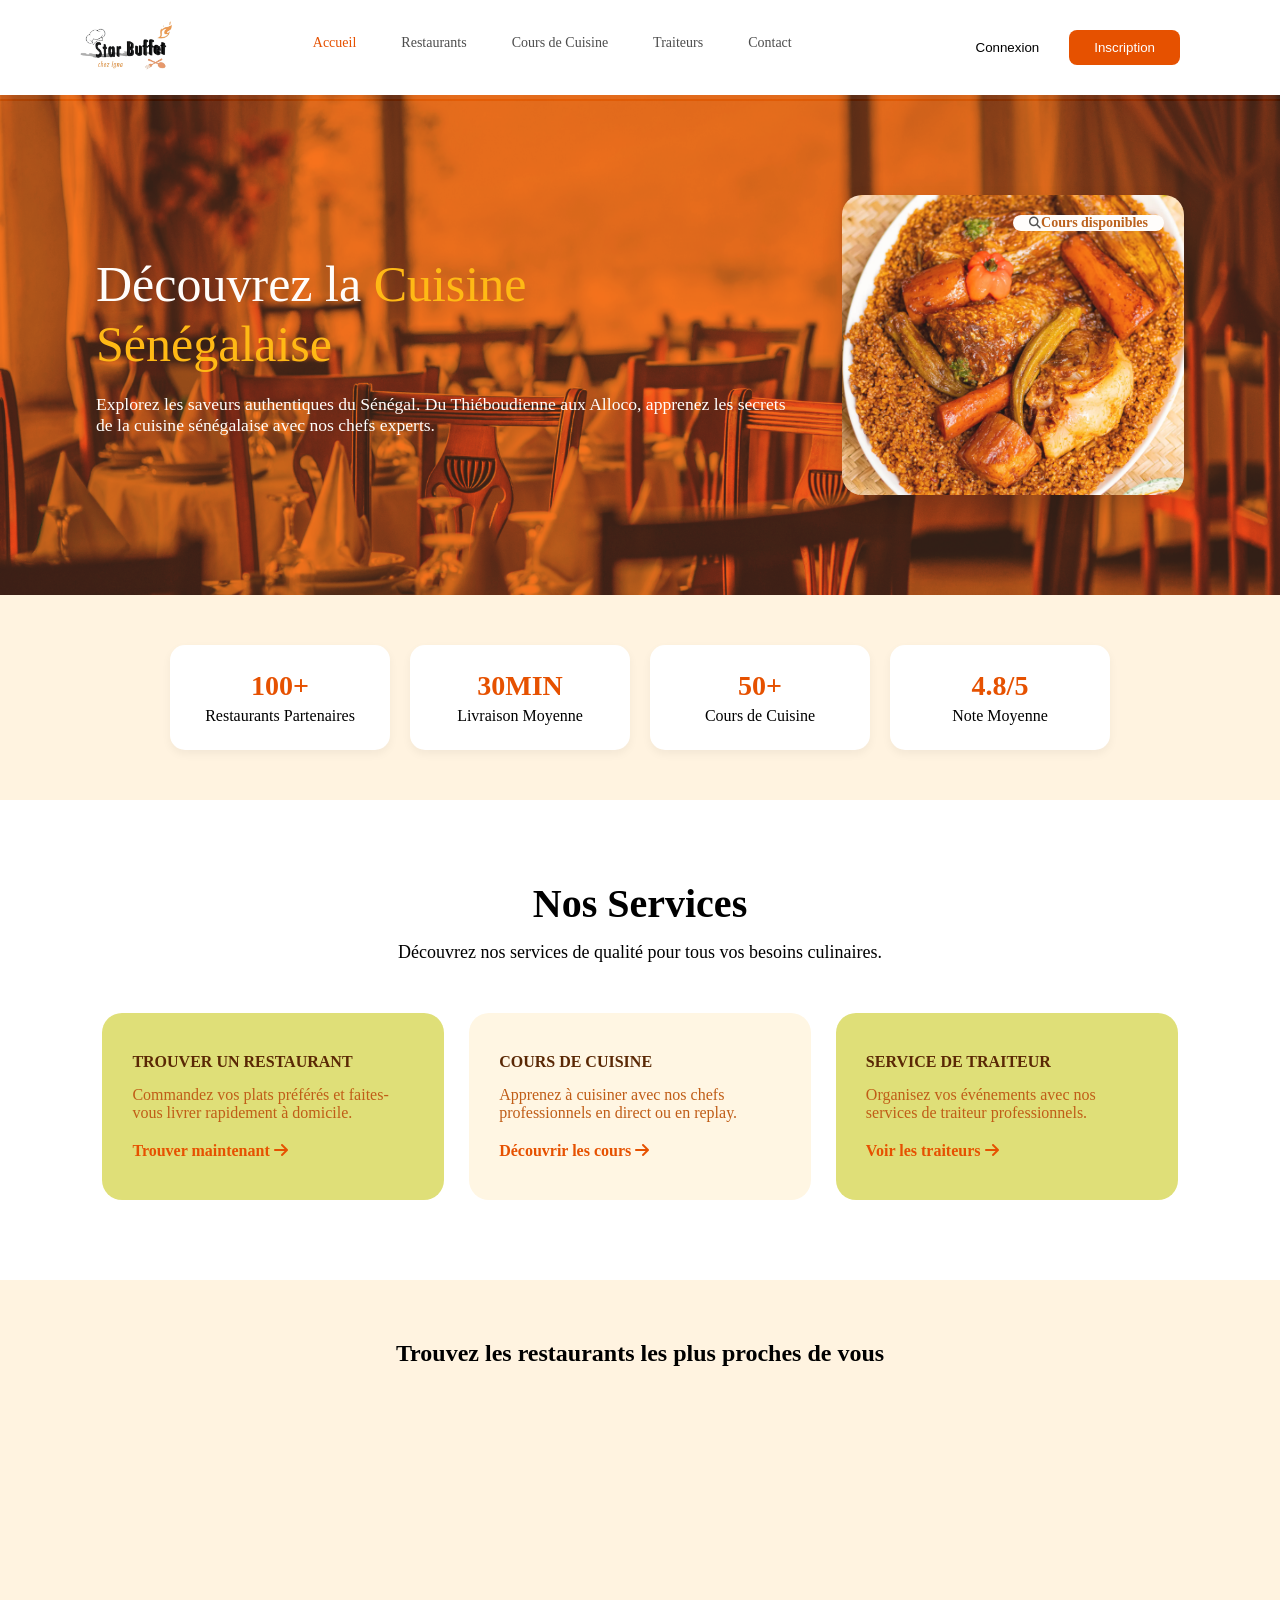
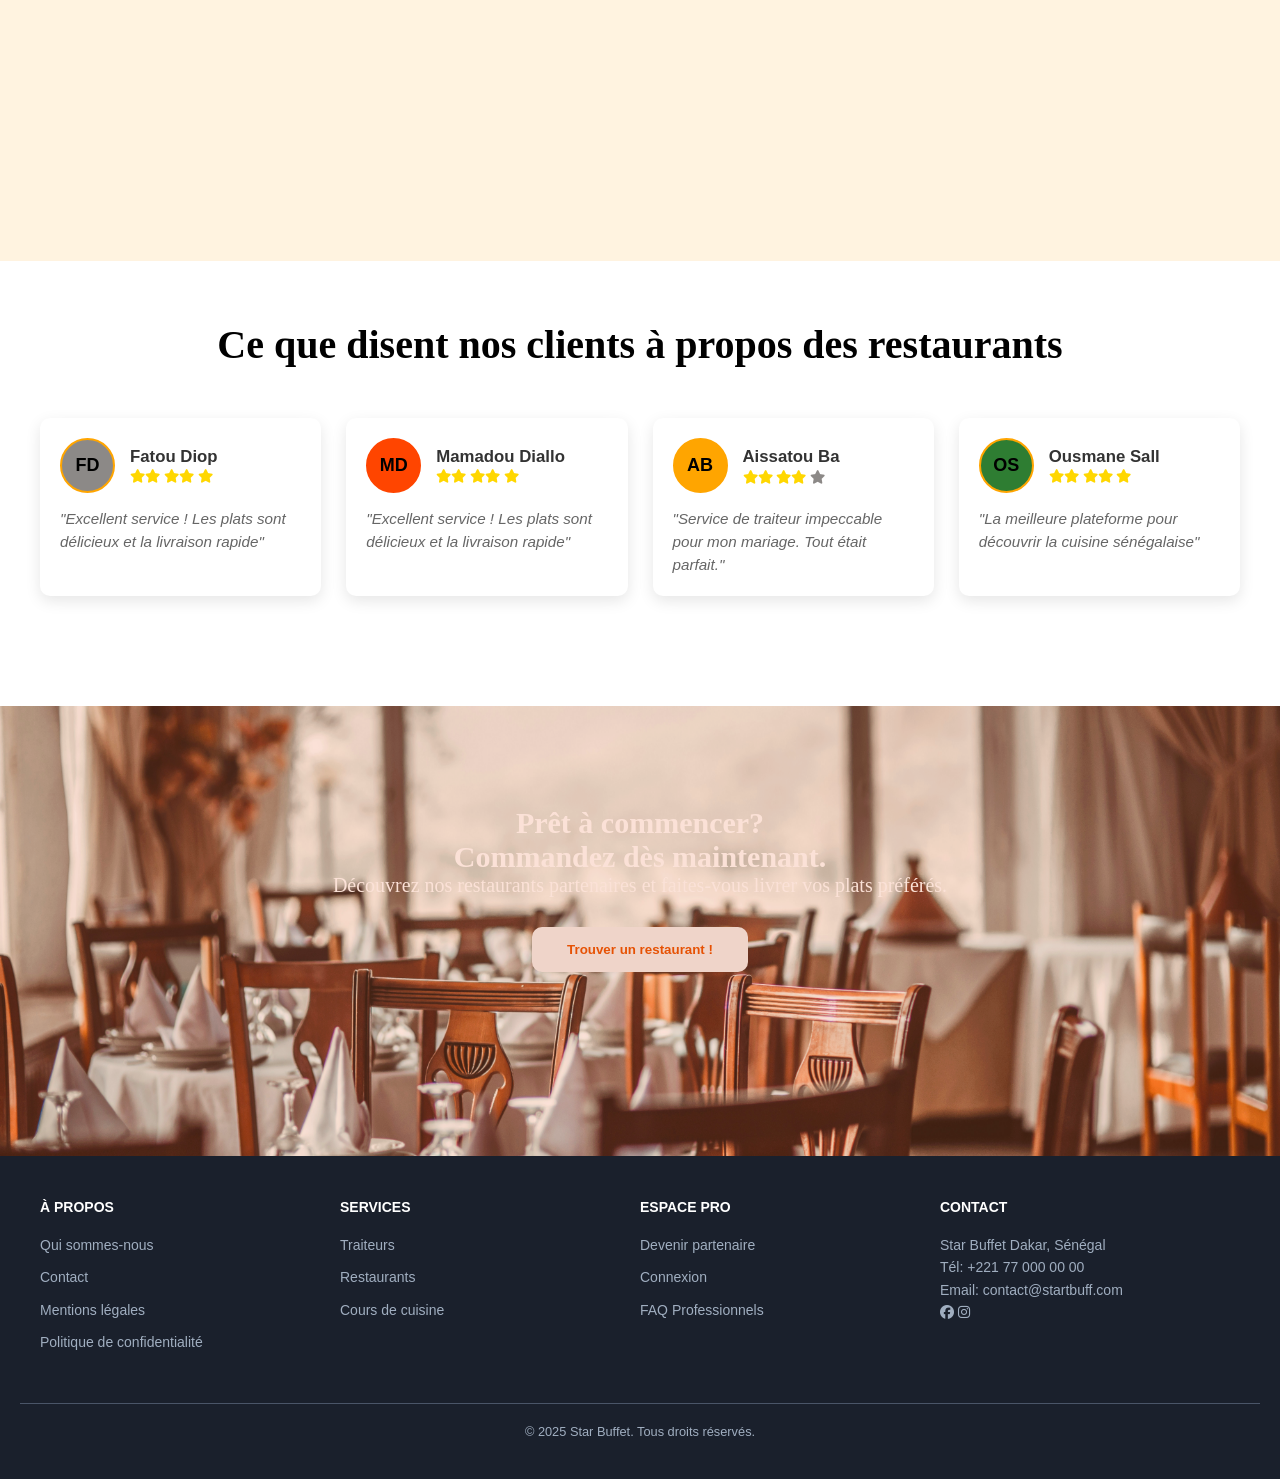
==== index.html @ aad2e464 "Dépôt de l'atelier 7 sur GitHub." ====
<!DOCTYPE html>
<html lang="fr">
<head>
    <meta charset="UTF-8" />
    <meta name="viewport" content="width=device-width, initial-scale=1.0" />
    <title>Inscription</title>
        <link rel="preconnect" href="https://fonts.googleapis.com">
        <link rel="preconnect" href="https://fonts.gstatic.com" crossorigin>
        <link rel="stylesheet" href="https://cdnjs.cloudflare.com/ajax/libs/font-awesome/6.5.1/css/all.min.css">
        <link href="https://fonts.googleapis.com/css2?family=Playfair+Display:ital,wght@0,400..900;1,400..900&family=Poppins:ital,wght@0,100;0,200;0,300;0,400;0,500;0,600;0,700;0,800;0,900;1,100;1,200;1,300;1,400;1,500;1,600;1,700;1,800;1,900&display=swap" rel="stylesheet">
    <link rel="stylesheet" href="style.css" >
</head>

<body>
        <header>
            <nav class="navbar">
                <div class="logo-div">
                    <div class="logo">
                        <img src="Images/logo.png" alt="Logo">
                    </div>
                </div>
             <!-- Liens de navigation -->
            <ul class="nav-links">
                <li class="deco"><a href="index.html">Accueil</a></li>
                <li><a href="#menu">Restaurants</a></li>
                <li><a href="#cours">Cours de Cuisine</a></li>
                <li><a href="traiteurs.html">Traiteurs</a></li>
                <li><a href="#">Contact</a></li>
            </ul>
             <!-- Boutons d'action -->
                <div class="btn-header">
                    <div class="nav-buttons">
                        <button class="btn-outline">Connexion</button>
                        <button class="btn-primary">Inscription</button>
                    </div>
                </div>  
            </nav>
    </header>

    <main>
        <section id="home">
            <div class="hero-content">
                <div class="content"></div>
                <div class="content1">
                    <div class="hero-text">
                        <blockquote>Découvrez la <span>Cuisine <br>Sénégalaise</span></blockquote>
                        <p>Explorez les saveurs authentiques du Sénégal. Du Thiéboudienne aux Alloco, apprenez les secrets de la cuisine sénégalaise avec nos chefs experts.</p>
                    </div>
                    <div class="badge-cours-top">
                      <i class="fas fa-search"></i>
                     <span>Cours disponibles</span>   
                    </div>
                    <img src="Images/thieboudieunerouge.JPG" alt="thieboudienne" />
                </div>
            </div>
<!-- ================= STATISTIQUES ================= -->
            <div class="notations">
                <div class="notation">
                    <div class="notation1 fond">
                        <h4>100+</h4>
                        <span>Restaurants Partenaires</span>
                    </div>
                    <div class="notation2 fond ">
                        <h4>30min</h4>
                        <span>Livraison Moyenne</span>
                    </div>
                    <div class="notation3 fond">
                        <h4>50+</h4>
                        <span>Cours de Cuisine</span>
                    </div>
                    <div class="notation4 fond">
                        <h4>4.8/5</h4>
                        <span>Note Moyenne</span>
                    </div>
                </div>
            </div>
        </section>
<!-- ================= SERVICES ================= -->
        <section id="services">
            <div class="service">
                <div class="service-text">
                    <h2>Nos Services</h2>
                    <p>Découvrez nos services de qualité pour tous vos besoins culinaires.</p>
                </div>
                <div class="service-content">
                    <div class="c-1">
                        <h4>Trouver un restaurant</h4>
                        <p>Commandez vos plats préférés et faites-vous livrer rapidement à domicile.</p>
                        <a href="#" class="service-link">Trouver maintenant <i class="fa-solid fa-arrow-right"></i></a>
                    </div>
                    <div class="c-2">
                        <h4>Cours de cuisine</h4>
                        <p>Apprenez à cuisiner avec nos chefs professionnels en direct ou en replay.</p>
                        <a href="#" class="service-link">Découvrir les cours <i class="fa-solid fa-arrow-right"></i></a>
                    </div>
                    <div class="c-3">
                        <h4>Service de traiteur</h4>
                        <p>Organisez vos événements avec nos services de traiteur professionnels.</p>
                        <a href="#" class="service-link">Voir les traiteurs <i class="fa-solid fa-arrow-right"></i></a>
                    </div>
                </div>
            </div>
        </section>

        <section id="carte">
            <div class="maps">
                <h2>Trouvez les restaurants les plus proches de vous</h2>
                <iframe src="https://www.google.com/maps/embed?pb=!1m18!1m12!1m3!1d123475.408090541!2d-17.527877!3d14.716677!2m3!1f0!2f0!3f0!3m2!1i1024!2i768!4f13.1!3m3!1m2!1s0xec172f5b3c5bb71!2sDakar%2C%20S%C3%A9n%C3%A9gal!5e0!3m2!1sfr!2s!4v1715600000000" width="600" height="450" style="border:0;" allowfullscreen="" loading="lazy"></iframe>
            </div>
        </section>

        <!-- ================= TÉMOIGNAGES ================= -->
    <section class="temoins" id="temoins">
    <h2>Ce que disent nos clients à propos des restaurants</h2>
 <!-- Carte témoignage -->
        <div class="galerie">

    <div class="testimonial">
        <div class="testimonial-header">
            <div class="logo logo1"><h2>FD</h2></div>
            <div class="client-info">
                <h3>Fatou Diop</h3>
                <div class="stars">
                    <i class="fa fa-star"></i><i class="fa fa-star"></i>
                    <i class="fa fa-star"></i><i class="fa fa-star"></i>
                    <i class="fa fa-star"></i>
                </div>
            </div>
        </div>
        <p>"Excellent service ! Les plats sont délicieux et la livraison rapide"</p>
    </div>

    <div class="testimonial">
        <div class="testimonial-header">
            <div class="logo logo2"><h2>MD</h2></div>
            <div class="client-info">
                <h3>Mamadou Diallo</h3>
                <div class="stars">
                    <i class="fa fa-star"></i><i class="fa fa-star"></i>
                    <i class="fa fa-star"></i><i class="fa fa-star"></i>
                    <i class="fa fa-star"></i>
                </div>
            </div>
        </div>
        <p>"Excellent service ! Les plats sont délicieux et la livraison rapide"</p>
    </div>

    <div class="testimonial">
        <div class="testimonial-header">
            <div class="logo logo3"><h2>AB</h2></div>
            <div class="client-info">
                <h3>Aissatou Ba</h3>
                <div class="stars">
                    <i class="fa fa-star"></i><i class="fa fa-star"></i>
                    <i class="fa fa-star"></i><i class="fa fa-star"></i>
                    <i class="fa fa-star stars1 "></i>
                </div>
            </div>
        </div>
        <p>"Service de traiteur impeccable pour mon mariage. Tout était parfait."</p>
    </div>

    <div class="testimonial">
        <div class="testimonial-header">
            <div class="logo logo4"><h2>OS</h2></div>
            <div class="client-info">
                <h3>Ousmane Sall</h3>
                <div class="stars">
                    <i class="fa fa-star"></i><i class="fa fa-star"></i>
                    <i class="fa fa-star"></i><i class="fa fa-star"></i>
                    <i class="fa fa-star"></i>
                </div>
            </div>
        </div>
        <p>"La meilleure plateforme pour découvrir la cuisine sénégalaise"</p>
    </div>

</div>
    </section>

        <!-- ================= CALL TO ACTION ================= -->
   <section class="GO">
     <h2>Prêt à commencer? <br> Commandez dès maintenant.</h2>
        <p>Découvrez nos restaurants partenaires et faites-vous livrer vos plats préférés.</p>
                    <button class="btn-cta"><span>Trouver un restaurant !</span></button>
    </section>
    </main>
<!-- ================= FOOTER ================= -->
   <footer> 
     <div class="container">
        <div class="column">
            <h4>À propos</h4>
            <ul>
                <li><a href="#">Qui sommes-nous</a></li>
                <li><a href="#">Contact</a></li>
                <li><a href="#">Mentions légales</a></li>
                <li><a href="#">Politique de confidentialité</a></li>
            </ul>
        </div>
        <div class="column">
            <h4>Services</h4>
            <ul>
                <li><a href="#">Traiteurs</a></li>
                <li><a href="#">Restaurants</a></li>
                <li><a href="#">Cours de cuisine</a></li>
            </ul>    
        </div>
        <div class="column">
            <h4>Espace Pro</h4>
            <ul>
                <li><a href="#">Devenir partenaire</a></li>
                <li><a href="#">Connexion</a></li>
                <li><a href="#">FAQ Professionnels</a></li>
            </ul>
        </div>
        <div class="column">
            <h4>Contact</h4>
            <p>Star Buffet Dakar, Sénégal</p>
            <p>Tél: +221 77 000 00 00</p>
            <p>Email: contact@startbuff.com</p>
            <i class="fa-brands fa-facebook"></i>
            <i class="fa-brands fa-instagram"></i>
           
        </div>
    </div>
 
    <div class="copyright">
        <p>&copy; 2025 Star Buffet. Tous droits réservés.</p>
    </div>
    </footer> 
</body>
</html>
---- style.css ----
* {
    padding: 0;
    margin: 0;
    box-sizing: border-box;
}
:root {
  --bg-main: #FFF3E0;      
  --bg-section: #FFF3E0;   
  --text-main: #E65100;    
  --text-title: #000000;  
  --span: #FFB300;
  --orange: #c34020;      
  --gris: #8c8987;
  --vert: #2b8e09;       
}


body {
    width: 100%;
    overflow-x: hidden;
}

/* ---------------- NAVBAR ---------------- */

.logo img {
    
    width:100px;
    display: block;
}

.navbar {
  display: flex;
  justify-content: space-between;
  align-items: center;
  padding: 20px 100px;
  background: white;
  position: sticky;
}

.nav-links {
  display: flex;
  gap: 45px;
  font-size: 14px;
  list-style: none;
}

.nav-links a {
  text-decoration: none;
  color: #000000b3;
  font-weight: 500;
 transition: color 0.3s ease, transform 0.3s ease;
}


.nav-links a:hover {
  color: var(--text-main);
   background-color: #FFF8EE;
  color: var(--text-main);
   border-bottom: 1px solid var(--text-main);
   transition:all color 0.5s;
   transform: translateY(-2px);
}
.deco  a:hover {
  color: var(--text-main);
    font-weight: bold;
  border-bottom: 2px solid var(--text-main);
}


/* Trait animé */
.nav-links li a::after {
  content: "";
  position: absolute;
  left: 0;
  bottom: -6px;
  width: 0;
  height: 2px;
  background-color: var(--text-main); 
  transition: width 0.3s ease;
}

/* Hover */

.nav-links li a:hover::after {
  width: 100%;
}

/* Lien actif (ex: Accueil) */
.nav-links li.deco a {
  color: var(--text-main);
}

.nav-links li.deco a::after {
  width: 100%;
}

/* ---------------- BOUTONS ---------------- */
.btn-primary {
  background:#E65100;
  color: white;
  padding: 10px 25px;
  border-radius: 8px;
  border: none;
}

.btn-outline {
  background: transparent;
  border: 1px solid white;
  padding: 10px 25px;
  border-radius: 8px;
}

/* Hero Section */
#home {
    background-color: var(--bg-section);
}

.hero-content {
    position: relative;
    height: 500px;
    display: flex;
    align-items: center;
    justify-content: center;
    background: url(Images/banner-head-accueil.jpg) no-repeat center/cover;
    background-color: rgb(247 101 7);
    opacity: 0.9;
    background-blend-mode: multiply;
}



.content1{
    position: relative;
    display: flex;
    width: 85%;
    align-items: center;
    gap: 40px;
}

.hero-text  {
    color: #fff;
    font-size: 50px;
    line-height: 1.2;
}

.hero-text blockquote span {
    color: var(--span);
}

.hero-text p {
    color: #fff;
    margin-top: 20px;
    font-size: 1.1rem;
}

.content1 img {
    width: 500px;
    height: 300px;
    object-fit: cover;
    border-radius: 20px;
    box-shadow: 0 10px 20px rgba(0,0,0,0.2);
}
.badge-cours-top {
    position: absolute;
    top: 20px; 
    right: 20px; 
    background-color: white;
    padding: 0 16px;
    border-radius: 50px; 
    display: flex;
    align-items: center;
  
    box-shadow: 0 4px 15px rgba(181, 175, 175, 0.088);
    z-index: 10;
}


.badge-cours-top i {
    font-size: 12px;
    color: #444; 
}

.badge-cours-top span {
    font-size: 14px;
    font-weight: 600;
    color: #B45309; 
    white-space: nowrap;
}

/* Statisque*/
.notations {
    padding: 50px 0;
    display: flex;
    justify-content: center;
}

.notation {
    display: flex;
    gap: 20px;
}

.fond {
    background: #fff;
    padding: 25px;
    width: 220px;
    text-align: center;
    border-radius: 15px;
    box-shadow: 0 4px 10px rgba(0,0,0,0.05);
}

.fond h4 {
    color: var(--text-main);
    font-size: 28px;
    margin-bottom: 5px;
}

/* Services */
.service {
    padding: 80px 8%;
    text-align: center;
}

.service-text {
    gap: 20px;
}

.service-text h2 {
font-weight: bold;
font-size: 2.5rem;
padding-bottom: 15px ;
}
.service-text p {
font-size: 18px;
}

.service-content {
    display: grid;
    grid-template-columns: repeat(3, 1fr);
    gap: 25px;
    margin-top: 50px;
}

.c-1, .c-2, .c-3 {
    padding: 40px 30px;
    border-radius: 20px;
    text-align: left;
    transition: 0.3s;
}

.c-1, .c-3 { background: rgb(223, 223, 120); }
.c-2 { background: #fff6e3; }

.service-content h4 {
    color: rgb(90, 40, 5);
}

.service-content  p{
    color: rgb(192, 93, 23);
}

.service-link {
    display: inline-block;
    margin-top: 20px;
    text-decoration: none;
    color: var(--text-main);
    font-weight: bold;
}
/* Maps */
.maps {
    padding: 60px 8%;
    background: var(--bg-section);
    text-align: center;
}

.maps iframe {
    width: 100%;
    max-width: 1000px;
    height: 400px;
    border-radius: 20px;
    margin-top: 30px;
}

.temoins {
  background-color: white;
  padding: 60px 20px;
  text-align: center;
}

.temoins h2 {
  font-size: 2.5rem;
  margin-bottom: 10px;
  color: var(--text-title);
}

/* Conteneur principal */
.galerie {
    display: flex;
    justify-content: center;
    flex-wrap: wrap; /* Permet de passer à la ligne sur mobile */
    gap: 25px;
    max-width: 1200px;
    margin: 50px auto;
    font-family: sans-serif;
}

/* Carte de témoignage */
.testimonial {
    background: #fff;
    padding: 20px;
    border-radius: 10px;
    box-shadow: 0 5px 15px rgba(0,0,0,0.1);
    flex: 1;
    min-width: 250px;
    max-width: 300px;
}


.testimonial-header {
    display: flex;
    align-items: center; 
    gap: 15px; 
    margin-bottom: 15px;
}

/* Style commun des logos (cercles) */
.logo {
    height: 55px;
    width: 55px;
    border-radius: 50%;
    display: flex;
    align-items: center;
    justify-content: center;
    flex-shrink: 0;
    color: white;
}

.logo h2 {
    font-size: 18px;
    margin: 0;
}

/* Infos client */
.client-info {
    text-align: left;
}

.client-info h3 {
    margin: 0;
    font-size: 1.05rem;
    color: #333;
}

.stars {
    color: #FFD700; 
    font-size: 0.85rem;
    margin-top: 2px;
}

.stars1 {
    color: var(--gris); 
    font-size: 0.85rem;
    margin-top: 2px;
}

/* Texte du témoignage */
.testimonial p {
    color: #666;
    font-style: italic;
    font-size: 0.95rem;
    line-height: 1.5;
    margin: 0;
    text-align: left;
}

/* Couleurs spécifiques demandées */
.logo1 { background-color: #8c8987; border: 2px solid orange; }
.logo2 { background-color: orangered; border: 2px solid orangered; }
.logo3 { background-color: orange; border: 2px solid orange; }
.logo4 { background-color: #2e7d32; border: 2px solid orange; } 



/* CTA  */
.GO {
  min-height: 50vh;
  background-image: url("Images/banner-head-accueil.jpg");
  background-size: cover; 
  background-position: center; 
  padding: 100px 20px; 
  text-align: center; 
  color: white; 
  position: relative;
}

.GO ::before {
    content: '';
    position: absolute;
    top: 0;
    left: 0;
    right: 0;
    bottom: 0;
    background-color: rgba(236, 93, 26, 0.235);
    opacity: 0.2;
}
.GO h2{
  text-align: center;
  color: white;
  font-size: 30px;
  font-weight: bold;
}

.GO p {
  text-align: center;
  color: white;
  font-size: 20px;
}

.btn-cta {
    margin-top: 30px;
    padding: 15px 35px;
    border-radius: 10px;
    border: none;
    font-weight: bold;
    color: var(--text-main);
    cursor: pointer;
}

/* Footer */
footer {
  background-color: #1a202c;
  color: #a0aec0; 
  padding: 40px 20px; 
  font-family: sans-serif;
  font-size: 14px;
}

.container {
    display: flex;
    justify-content: space-between; 
    max-width: 1200px;
    margin: 0 auto; /* Centre le conteneur */
    flex-wrap: wrap; /* Permet le retour à la ligne sur mobile */
}

.column {
    flex: 1; /* Les colonnes prennent un espace égal */
    min-width: 200px; 
    margin-bottom: 20px;
    line-height: 1.6;
}

h4 {
    color: #ffffff; 
    margin-bottom: 15px;
    text-transform: uppercase;
}

ul {
    list-style: none; 
    padding: 0;
}

li a {
    color: #a0aec0;
    text-decoration: none;
    display: block;
    margin-bottom: 10px;
    transition: color 0.3s;
}

li a:hover {
    color: #ffffff;
}

.copyright {
    text-align: center;
    margin-top: 20px;
    border-top: 1px solid #4a5568; 
    padding-top: 20px;
    font-size: 0.8rem;
}
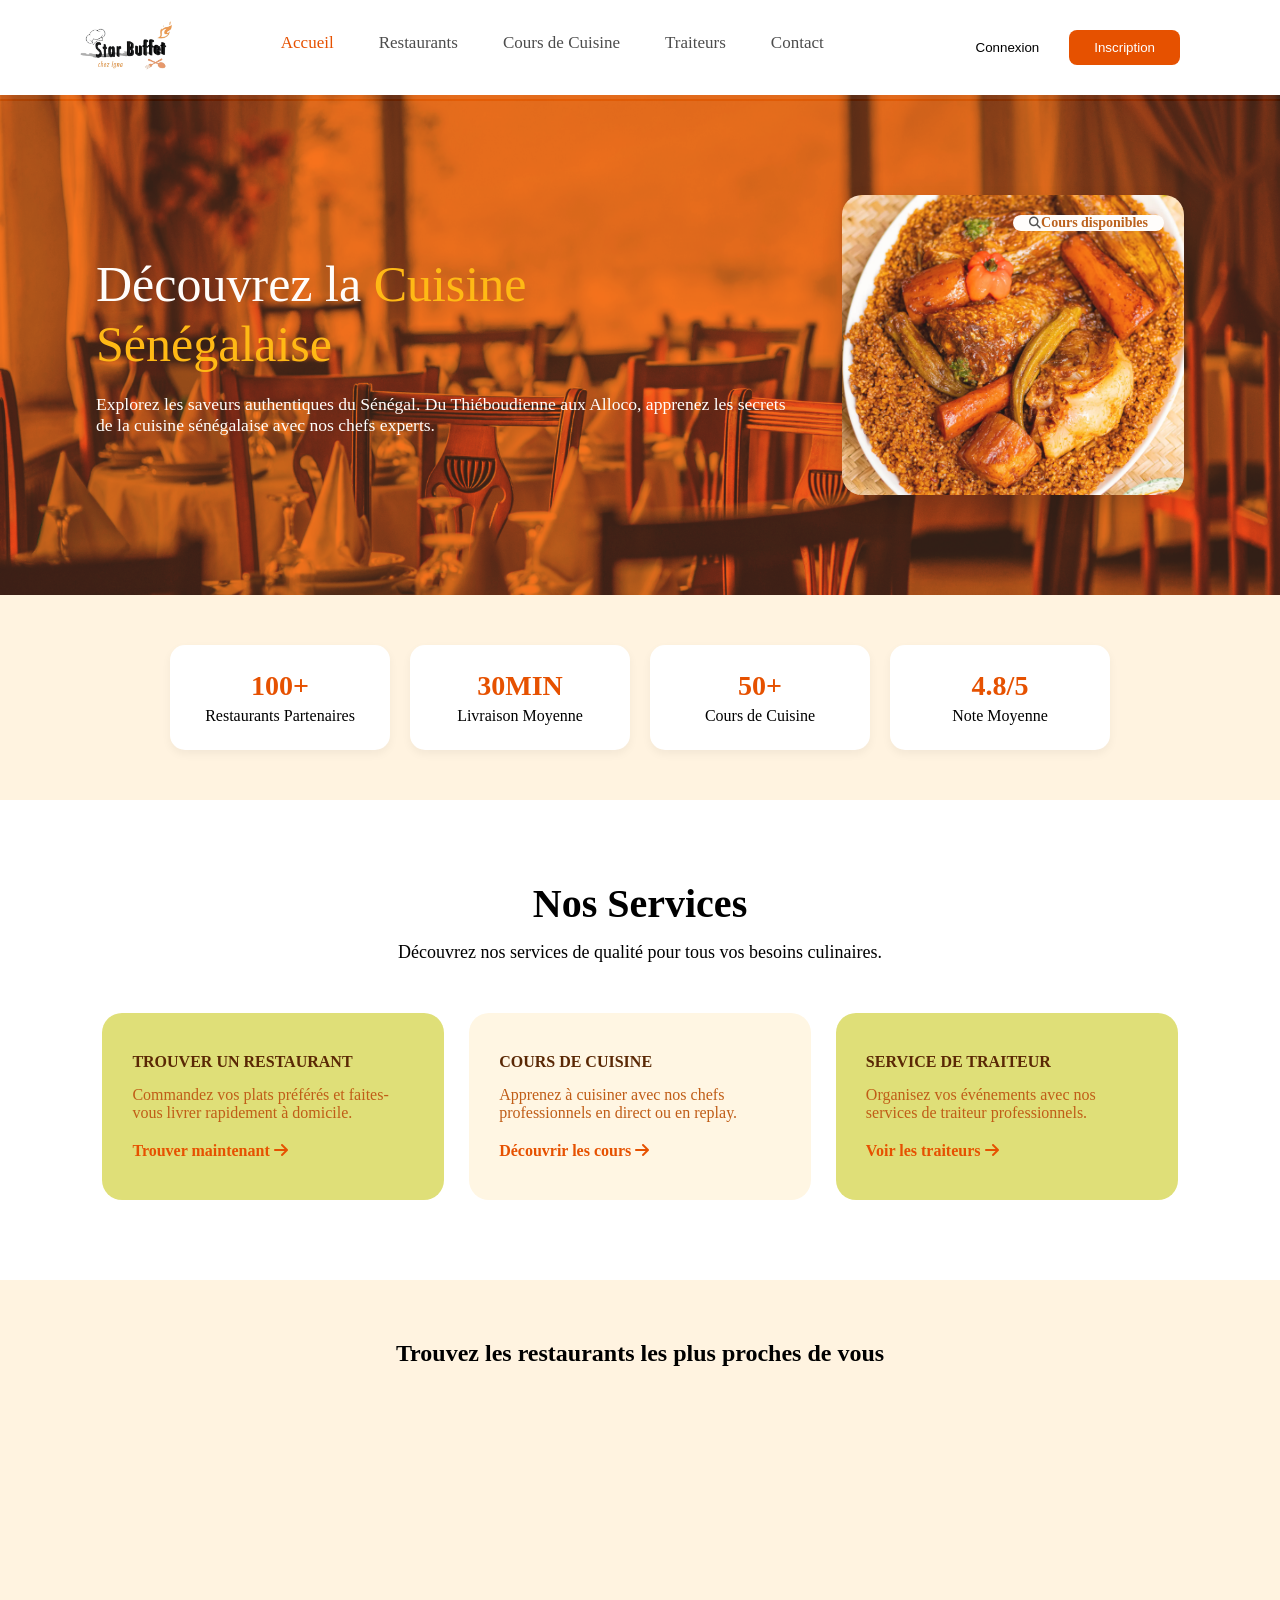
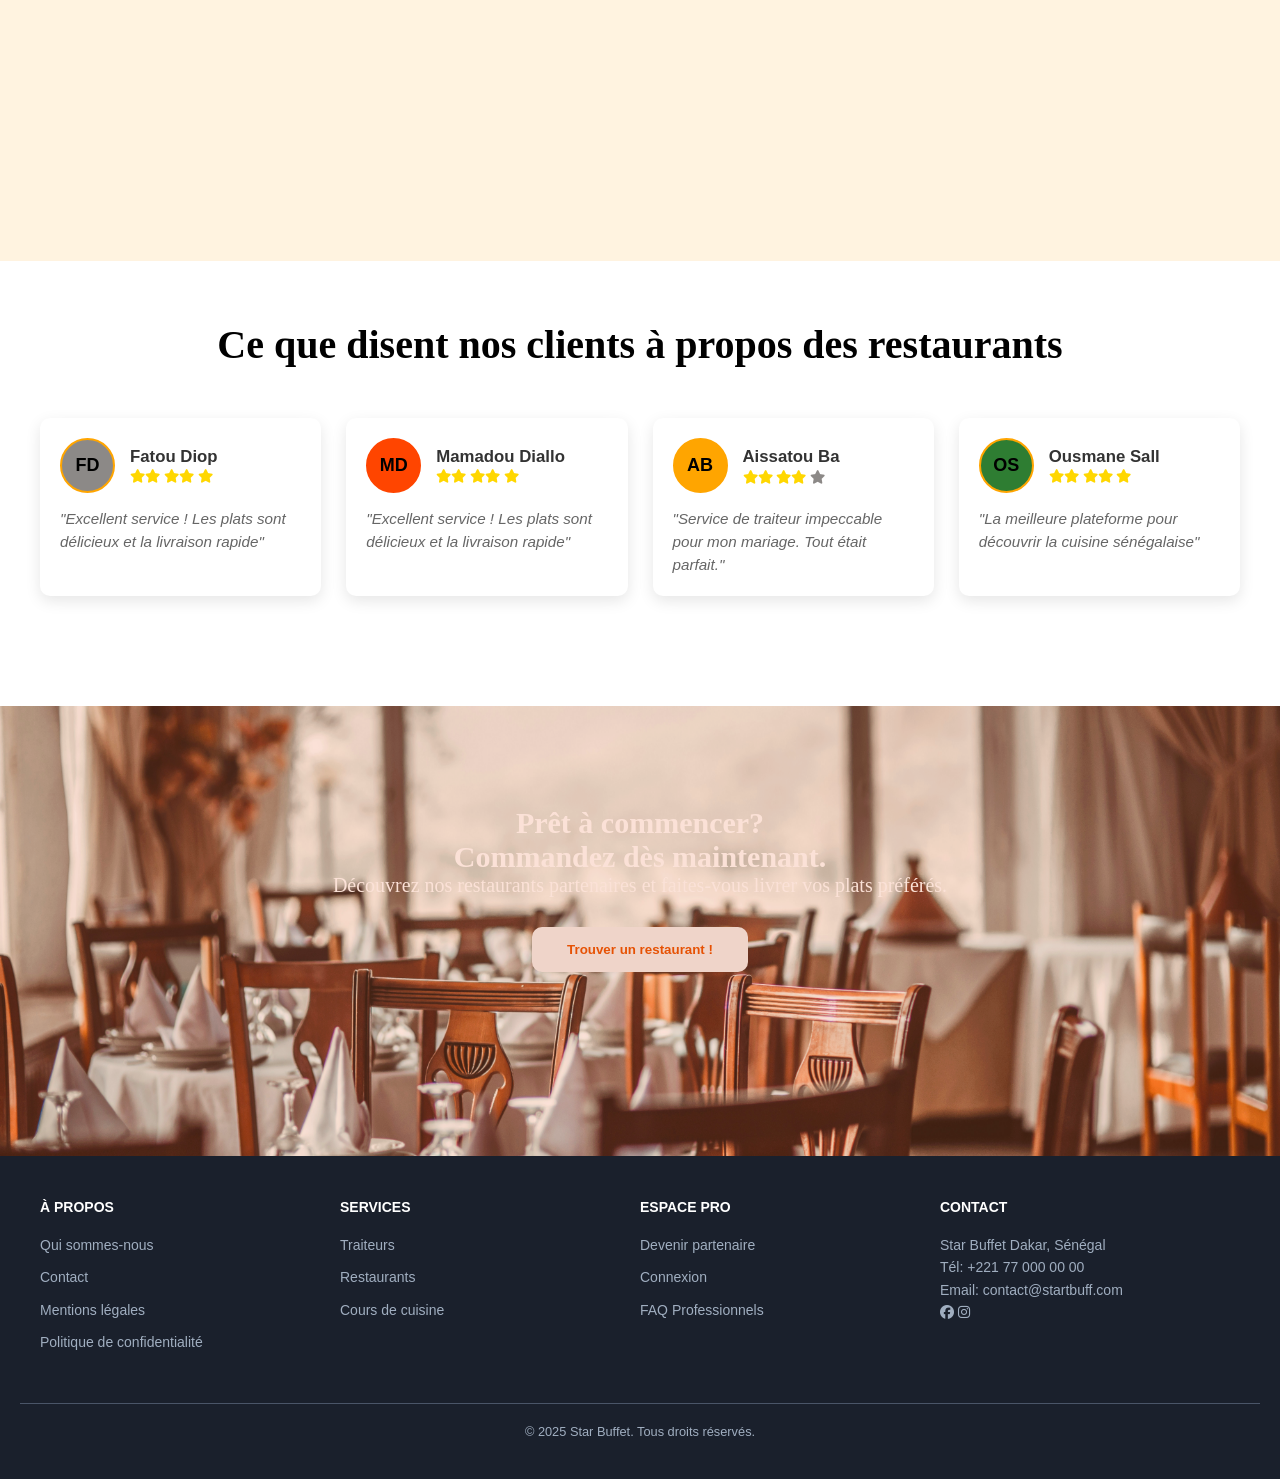
==== commit bc0b9dac: "Add files via upload Ajout des nouveaux fichiers au projet." ====
--- a/index.html
+++ b/index.html
@@ -1,232 +1,283 @@
 <!DOCTYPE html>
 <html lang="fr">
-<head>
+  <head>
     <meta charset="UTF-8" />
     <meta name="viewport" content="width=device-width, initial-scale=1.0" />
     <title>Inscription</title>
-        <link rel="preconnect" href="https://fonts.googleapis.com">
-        <link rel="preconnect" href="https://fonts.gstatic.com" crossorigin>
-        <link rel="stylesheet" href="https://cdnjs.cloudflare.com/ajax/libs/font-awesome/6.5.1/css/all.min.css">
-        <link href="https://fonts.googleapis.com/css2?family=Playfair+Display:ital,wght@0,400..900;1,400..900&family=Poppins:ital,wght@0,100;0,200;0,300;0,400;0,500;0,600;0,700;0,800;0,900;1,100;1,200;1,300;1,400;1,500;1,600;1,700;1,800;1,900&display=swap" rel="stylesheet">
-    <link rel="stylesheet" href="style.css" >
-</head>
-
-<body>
-        <header>
-            <nav class="navbar">
-                <div class="logo-div">
-                    <div class="logo">
-                        <img src="Images/logo.png" alt="Logo">
-                    </div>
-                </div>
-             <!-- Liens de navigation -->
-            <ul class="nav-links">
-                <li class="deco"><a href="index.html">Accueil</a></li>
-                <li><a href="#menu">Restaurants</a></li>
-                <li><a href="#cours">Cours de Cuisine</a></li>
-                <li><a href="traiteurs.html">Traiteurs</a></li>
-                <li><a href="#">Contact</a></li>
-            </ul>
-             <!-- Boutons d'action -->
-                <div class="btn-header">
-                    <div class="nav-buttons">
-                        <button class="btn-outline">Connexion</button>
-                        <button class="btn-primary">Inscription</button>
-                    </div>
-                </div>  
-            </nav>
+    <link rel="preconnect" href="https://fonts.googleapis.com" />
+    <link rel="preconnect" href="https://fonts.gstatic.com" crossorigin />
+    <link
+      rel="stylesheet"
+      href="https://cdnjs.cloudflare.com/ajax/libs/font-awesome/6.5.1/css/all.min.css"
+    />
+    <link
+      href="https://fonts.googleapis.com/css2?family=Playfair+Display:ital,wght@0,400..900;1,400..900&family=Poppins:ital,wght@0,100;0,200;0,300;0,400;0,500;0,600;0,700;0,800;0,900;1,100;1,200;1,300;1,400;1,500;1,600;1,700;1,800;1,900&display=swap"
+      rel="stylesheet"
+    />
+    <link rel="stylesheet" href="style.css" />
+  </head>
+
+  <body>
+    <header>
+      <nav class="navbar">
+        <div class="logo-div">
+          <div class="logo">
+            <img src="Images/logo.png" alt="Logo" />
+          </div>
+        </div>
+        <!-- Liens de navigation -->
+        <ul class="nav-links">
+          <li class="deco"><a href="index.html">Accueil</a></li>
+          <li><a href="#menu">Restaurants</a></li>
+          <li><a href="#cours">Cours de Cuisine</a></li>
+          <li><a href="traiteurs.html">Traiteurs</a></li>
+          <li><a href="#">Contact</a></li>
+        </ul>
+        <!-- Boutons d'action -->
+        <div class="btn-header">
+          <div class="nav-buttons">
+            <button class="btn-outline">Connexion</button>
+            <button class="btn-primary">Inscription</button>
+          </div>
+        </div>
+      </nav>
     </header>
 
     <main>
-        <section id="home">
-            <div class="hero-content">
-                <div class="content"></div>
-                <div class="content1">
-                    <div class="hero-text">
-                        <blockquote>Découvrez la <span>Cuisine <br>Sénégalaise</span></blockquote>
-                        <p>Explorez les saveurs authentiques du Sénégal. Du Thiéboudienne aux Alloco, apprenez les secrets de la cuisine sénégalaise avec nos chefs experts.</p>
-                    </div>
-                    <div class="badge-cours-top">
-                      <i class="fas fa-search"></i>
-                     <span>Cours disponibles</span>   
-                    </div>
-                    <img src="Images/thieboudieunerouge.JPG" alt="thieboudienne" />
-                </div>
-            </div>
-<!-- ================= STATISTIQUES ================= -->
-            <div class="notations">
-                <div class="notation">
-                    <div class="notation1 fond">
-                        <h4>100+</h4>
-                        <span>Restaurants Partenaires</span>
-                    </div>
-                    <div class="notation2 fond ">
-                        <h4>30min</h4>
-                        <span>Livraison Moyenne</span>
-                    </div>
-                    <div class="notation3 fond">
-                        <h4>50+</h4>
-                        <span>Cours de Cuisine</span>
-                    </div>
-                    <div class="notation4 fond">
-                        <h4>4.8/5</h4>
-                        <span>Note Moyenne</span>
-                    </div>
-                </div>
-            </div>
-        </section>
-<!-- ================= SERVICES ================= -->
-        <section id="services">
-            <div class="service">
-                <div class="service-text">
-                    <h2>Nos Services</h2>
-                    <p>Découvrez nos services de qualité pour tous vos besoins culinaires.</p>
-                </div>
-                <div class="service-content">
-                    <div class="c-1">
-                        <h4>Trouver un restaurant</h4>
-                        <p>Commandez vos plats préférés et faites-vous livrer rapidement à domicile.</p>
-                        <a href="#" class="service-link">Trouver maintenant <i class="fa-solid fa-arrow-right"></i></a>
-                    </div>
-                    <div class="c-2">
-                        <h4>Cours de cuisine</h4>
-                        <p>Apprenez à cuisiner avec nos chefs professionnels en direct ou en replay.</p>
-                        <a href="#" class="service-link">Découvrir les cours <i class="fa-solid fa-arrow-right"></i></a>
-                    </div>
-                    <div class="c-3">
-                        <h4>Service de traiteur</h4>
-                        <p>Organisez vos événements avec nos services de traiteur professionnels.</p>
-                        <a href="#" class="service-link">Voir les traiteurs <i class="fa-solid fa-arrow-right"></i></a>
-                    </div>
-                </div>
-            </div>
-        </section>
-
-        <section id="carte">
-            <div class="maps">
-                <h2>Trouvez les restaurants les plus proches de vous</h2>
-                <iframe src="https://www.google.com/maps/embed?pb=!1m18!1m12!1m3!1d123475.408090541!2d-17.527877!3d14.716677!2m3!1f0!2f0!3f0!3m2!1i1024!2i768!4f13.1!3m3!1m2!1s0xec172f5b3c5bb71!2sDakar%2C%20S%C3%A9n%C3%A9gal!5e0!3m2!1sfr!2s!4v1715600000000" width="600" height="450" style="border:0;" allowfullscreen="" loading="lazy"></iframe>
-            </div>
-        </section>
-
-        <!-- ================= TÉMOIGNAGES ================= -->
-    <section class="temoins" id="temoins">
-    <h2>Ce que disent nos clients à propos des restaurants</h2>
- <!-- Carte témoignage -->
+      <section id="home">
+        <div class="hero-content">
+          <div class="content"></div>
+          <div class="content1">
+            <div class="hero-text">
+              <blockquote>
+                Découvrez la <span>Cuisine <br />Sénégalaise</span>
+              </blockquote>
+              <p>
+                Explorez les saveurs authentiques du Sénégal. Du Thiéboudienne
+                aux Alloco, apprenez les secrets de la cuisine sénégalaise avec
+                nos chefs experts.
+              </p>
+            </div>
+            <div class="badge-cours-top">
+              <i class="fas fa-search"></i>
+              <span>Cours disponibles</span>
+            </div>
+            <img src="Images/thieboudieunerouge.JPG" alt="thieboudienne" />
+          </div>
+        </div>
+        <!-- ================= STATISTIQUES ================= -->
+        <div class="notations">
+          <div class="notation">
+            <div class="notation1 fond">
+              <h4>100+</h4>
+              <span>Restaurants Partenaires</span>
+            </div>
+            <div class="notation2 fond">
+              <h4>30min</h4>
+              <span>Livraison Moyenne</span>
+            </div>
+            <div class="notation3 fond">
+              <h4>50+</h4>
+              <span>Cours de Cuisine</span>
+            </div>
+            <div class="notation4 fond">
+              <h4>4.8/5</h4>
+              <span>Note Moyenne</span>
+            </div>
+          </div>
+        </div>
+      </section>
+      <!-- ================= SERVICES ================= -->
+      <section id="services">
+        <div class="service">
+          <div class="service-text">
+            <h2>Nos Services</h2>
+            <p>
+              Découvrez nos services de qualité pour tous vos besoins
+              culinaires.
+            </p>
+          </div>
+          <div class="service-content">
+            <div class="c-1">
+              <h4>Trouver un restaurant</h4>
+              <p>
+                Commandez vos plats préférés et faites-vous livrer rapidement à
+                domicile.
+              </p>
+              <a href="#" class="service-link"
+                >Trouver maintenant <i class="fa-solid fa-arrow-right"></i
+              ></a>
+            </div>
+            <div class="c-2">
+              <h4>Cours de cuisine</h4>
+              <p>
+                Apprenez à cuisiner avec nos chefs professionnels en direct ou
+                en replay.
+              </p>
+              <a href="#" class="service-link"
+                >Découvrir les cours <i class="fa-solid fa-arrow-right"></i
+              ></a>
+            </div>
+            <div class="c-3">
+              <h4>Service de traiteur</h4>
+              <p>
+                Organisez vos événements avec nos services de traiteur
+                professionnels.
+              </p>
+              <a href="#" class="service-link"
+                >Voir les traiteurs <i class="fa-solid fa-arrow-right"></i
+              ></a>
+            </div>
+          </div>
+        </div>
+      </section>
+
+      <section id="carte">
+        <div class="maps">
+          <h2>Trouvez les restaurants les plus proches de vous</h2>
+          <iframe
+            src="https://www.google.com/maps/embed?pb=!1m18!1m12!1m3!1d123475.408090541!2d-17.527877!3d14.716677!2m3!1f0!2f0!3f0!3m2!1i1024!2i768!4f13.1!3m3!1m2!1s0xec172f5b3c5bb71!2sDakar%2C%20S%C3%A9n%C3%A9gal!5e0!3m2!1sfr!2s!4v1715600000000"
+            width="600"
+            height="450"
+            style="border: 0"
+            allowfullscreen=""
+            loading="lazy"
+          ></iframe>
+        </div>
+      </section>
+
+      <!-- ================= TÉMOIGNAGES ================= -->
+      <section class="temoins" id="temoins">
+        <h2>Ce que disent nos clients à propos des restaurants</h2>
+        <!-- Carte témoignage -->
         <div class="galerie">
-
-    <div class="testimonial">
-        <div class="testimonial-header">
-            <div class="logo logo1"><h2>FD</h2></div>
-            <div class="client-info">
+          <div class="testimonial">
+            <div class="testimonial-header">
+              <div class="logo logo1"><h2>FD</h2></div>
+              <div class="client-info">
                 <h3>Fatou Diop</h3>
                 <div class="stars">
-                    <i class="fa fa-star"></i><i class="fa fa-star"></i>
-                    <i class="fa fa-star"></i><i class="fa fa-star"></i>
-                    <i class="fa fa-star"></i>
-                </div>
-            </div>
-        </div>
-        <p>"Excellent service ! Les plats sont délicieux et la livraison rapide"</p>
-    </div>
-
-    <div class="testimonial">
-        <div class="testimonial-header">
-            <div class="logo logo2"><h2>MD</h2></div>
-            <div class="client-info">
+                  <i class="fa fa-star"></i><i class="fa fa-star"></i>
+                  <i class="fa fa-star"></i><i class="fa fa-star"></i>
+                  <i class="fa fa-star"></i>
+                </div>
+              </div>
+            </div>
+            <p>
+              "Excellent service ! Les plats sont délicieux et la livraison
+              rapide"
+            </p>
+          </div>
+
+          <div class="testimonial">
+            <div class="testimonial-header">
+              <div class="logo logo2"><h2>MD</h2></div>
+              <div class="client-info">
                 <h3>Mamadou Diallo</h3>
                 <div class="stars">
-                    <i class="fa fa-star"></i><i class="fa fa-star"></i>
-                    <i class="fa fa-star"></i><i class="fa fa-star"></i>
-                    <i class="fa fa-star"></i>
-                </div>
-            </div>
-        </div>
-        <p>"Excellent service ! Les plats sont délicieux et la livraison rapide"</p>
-    </div>
-
-    <div class="testimonial">
-        <div class="testimonial-header">
-            <div class="logo logo3"><h2>AB</h2></div>
-            <div class="client-info">
+                  <i class="fa fa-star"></i><i class="fa fa-star"></i>
+                  <i class="fa fa-star"></i><i class="fa fa-star"></i>
+                  <i class="fa fa-star"></i>
+                </div>
+              </div>
+            </div>
+            <p>
+              "Excellent service ! Les plats sont délicieux et la livraison
+              rapide"
+            </p>
+          </div>
+
+          <div class="testimonial">
+            <div class="testimonial-header">
+              <div class="logo logo3"><h2>AB</h2></div>
+              <div class="client-info">
                 <h3>Aissatou Ba</h3>
                 <div class="stars">
-                    <i class="fa fa-star"></i><i class="fa fa-star"></i>
-                    <i class="fa fa-star"></i><i class="fa fa-star"></i>
-                    <i class="fa fa-star stars1 "></i>
-                </div>
-            </div>
-        </div>
-        <p>"Service de traiteur impeccable pour mon mariage. Tout était parfait."</p>
-    </div>
-
-    <div class="testimonial">
-        <div class="testimonial-header">
-            <div class="logo logo4"><h2>OS</h2></div>
-            <div class="client-info">
+                  <i class="fa fa-star"></i><i class="fa fa-star"></i>
+                  <i class="fa fa-star"></i><i class="fa fa-star"></i>
+                  <i class="fa fa-star stars1"></i>
+                </div>
+              </div>
+            </div>
+            <p>
+              "Service de traiteur impeccable pour mon mariage. Tout était
+              parfait."
+            </p>
+          </div>
+
+          <div class="testimonial">
+            <div class="testimonial-header">
+              <div class="logo logo4"><h2>OS</h2></div>
+              <div class="client-info">
                 <h3>Ousmane Sall</h3>
                 <div class="stars">
-                    <i class="fa fa-star"></i><i class="fa fa-star"></i>
-                    <i class="fa fa-star"></i><i class="fa fa-star"></i>
-                    <i class="fa fa-star"></i>
-                </div>
-            </div>
-        </div>
-        <p>"La meilleure plateforme pour découvrir la cuisine sénégalaise"</p>
-    </div>
-
-</div>
-    </section>
-
-        <!-- ================= CALL TO ACTION ================= -->
-   <section class="GO">
-     <h2>Prêt à commencer? <br> Commandez dès maintenant.</h2>
-        <p>Découvrez nos restaurants partenaires et faites-vous livrer vos plats préférés.</p>
-                    <button class="btn-cta"><span>Trouver un restaurant !</span></button>
-    </section>
+                  <i class="fa fa-star"></i><i class="fa fa-star"></i>
+                  <i class="fa fa-star"></i><i class="fa fa-star"></i>
+                  <i class="fa fa-star"></i>
+                </div>
+              </div>
+            </div>
+            <p>
+              "La meilleure plateforme pour découvrir la cuisine sénégalaise"
+            </p>
+          </div>
+        </div>
+      </section>
+
+      <!-- ================= CALL TO ACTION ================= -->
+      <section class="GO">
+        <h2>
+          Prêt à commencer? <br />
+          Commandez dès maintenant.
+        </h2>
+        <p>
+          Découvrez nos restaurants partenaires et faites-vous livrer vos plats
+          préférés.
+        </p>
+        <button class="btn-cta"><span>Trouver un restaurant !</span></button>
+      </section>
     </main>
-<!-- ================= FOOTER ================= -->
-   <footer> 
-     <div class="container">
-        <div class="column">
-            <h4>À propos</h4>
-            <ul>
-                <li><a href="#">Qui sommes-nous</a></li>
-                <li><a href="#">Contact</a></li>
-                <li><a href="#">Mentions légales</a></li>
-                <li><a href="#">Politique de confidentialité</a></li>
-            </ul>
-        </div>
-        <div class="column">
-            <h4>Services</h4>
-            <ul>
-                <li><a href="#">Traiteurs</a></li>
-                <li><a href="#">Restaurants</a></li>
-                <li><a href="#">Cours de cuisine</a></li>
-            </ul>    
-        </div>
-        <div class="column">
-            <h4>Espace Pro</h4>
-            <ul>
-                <li><a href="#">Devenir partenaire</a></li>
-                <li><a href="#">Connexion</a></li>
-                <li><a href="#">FAQ Professionnels</a></li>
-            </ul>
-        </div>
-        <div class="column">
-            <h4>Contact</h4>
-            <p>Star Buffet Dakar, Sénégal</p>
-            <p>Tél: +221 77 000 00 00</p>
-            <p>Email: contact@startbuff.com</p>
-            <i class="fa-brands fa-facebook"></i>
-            <i class="fa-brands fa-instagram"></i>
-           
-        </div>
-    </div>
- 
-    <div class="copyright">
+    <!-- ================= FOOTER ================= -->
+    <footer>
+      <div class="container">
+        <div class="column">
+          <h4>À propos</h4>
+          <ul>
+            <li><a href="#">Qui sommes-nous</a></li>
+            <li><a href="#">Contact</a></li>
+            <li><a href="#">Mentions légales</a></li>
+            <li><a href="#">Politique de confidentialité</a></li>
+          </ul>
+        </div>
+        <div class="column">
+          <h4>Services</h4>
+          <ul>
+            <li><a href="#">Traiteurs</a></li>
+            <li><a href="#">Restaurants</a></li>
+            <li><a href="#">Cours de cuisine</a></li>
+          </ul>
+        </div>
+        <div class="column">
+          <h4>Espace Pro</h4>
+          <ul>
+            <li><a href="#">Devenir partenaire</a></li>
+            <li><a href="#">Connexion</a></li>
+            <li><a href="#">FAQ Professionnels</a></li>
+          </ul>
+        </div>
+        <div class="column">
+          <h4>Contact</h4>
+          <p>Star Buffet Dakar, Sénégal</p>
+          <p>Tél: +221 77 000 00 00</p>
+          <p>Email: contact@startbuff.com</p>
+          <i class="fa-brands fa-facebook"></i>
+          <i class="fa-brands fa-instagram"></i>
+        </div>
+      </div>
+
+      <div class="copyright">
         <p>&copy; 2025 Star Buffet. Tous droits réservés.</p>
-    </div>
-    </footer> 
-</body>
-</html>+      </div>
+    </footer>
+  </body>
+</html>
--- a/style.css
+++ b/style.css
@@ -35,13 +35,13 @@
   align-items: center;
   padding: 20px 100px;
   background: white;
-  position: sticky;
+  position: relative;
 }
 
 .nav-links {
   display: flex;
   gap: 45px;
-  font-size: 14px;
+  font-size: 17px;
   list-style: none;
 }
 
@@ -49,22 +49,20 @@
   text-decoration: none;
   color: #000000b3;
   font-weight: 500;
- transition: color 0.3s ease, transform 0.3s ease;
+  transition: color 0.3s ease, transform 0.3s ease;
 }
 
 
 .nav-links a:hover {
-  color: var(--text-main);
+    color: var(--text-main);
    background-color: #FFF8EE;
-  color: var(--text-main);
    border-bottom: 1px solid var(--text-main);
    transition:all color 0.5s;
    transform: translateY(-2px);
 }
 .deco  a:hover {
-  color: var(--text-main);
+    color: var(--text-main);
     font-weight: bold;
-  border-bottom: 2px solid var(--text-main);
 }
 
 
@@ -86,7 +84,7 @@
   width: 100%;
 }
 
-/* Lien actif (ex: Accueil) */
+/* Lien actif ( Accueil) */
 .nav-links li.deco a {
   color: var(--text-main);
 }
@@ -102,6 +100,7 @@
   padding: 10px 25px;
   border-radius: 8px;
   border: none;
+  cursor: pointer;
 }
 
 .btn-outline {
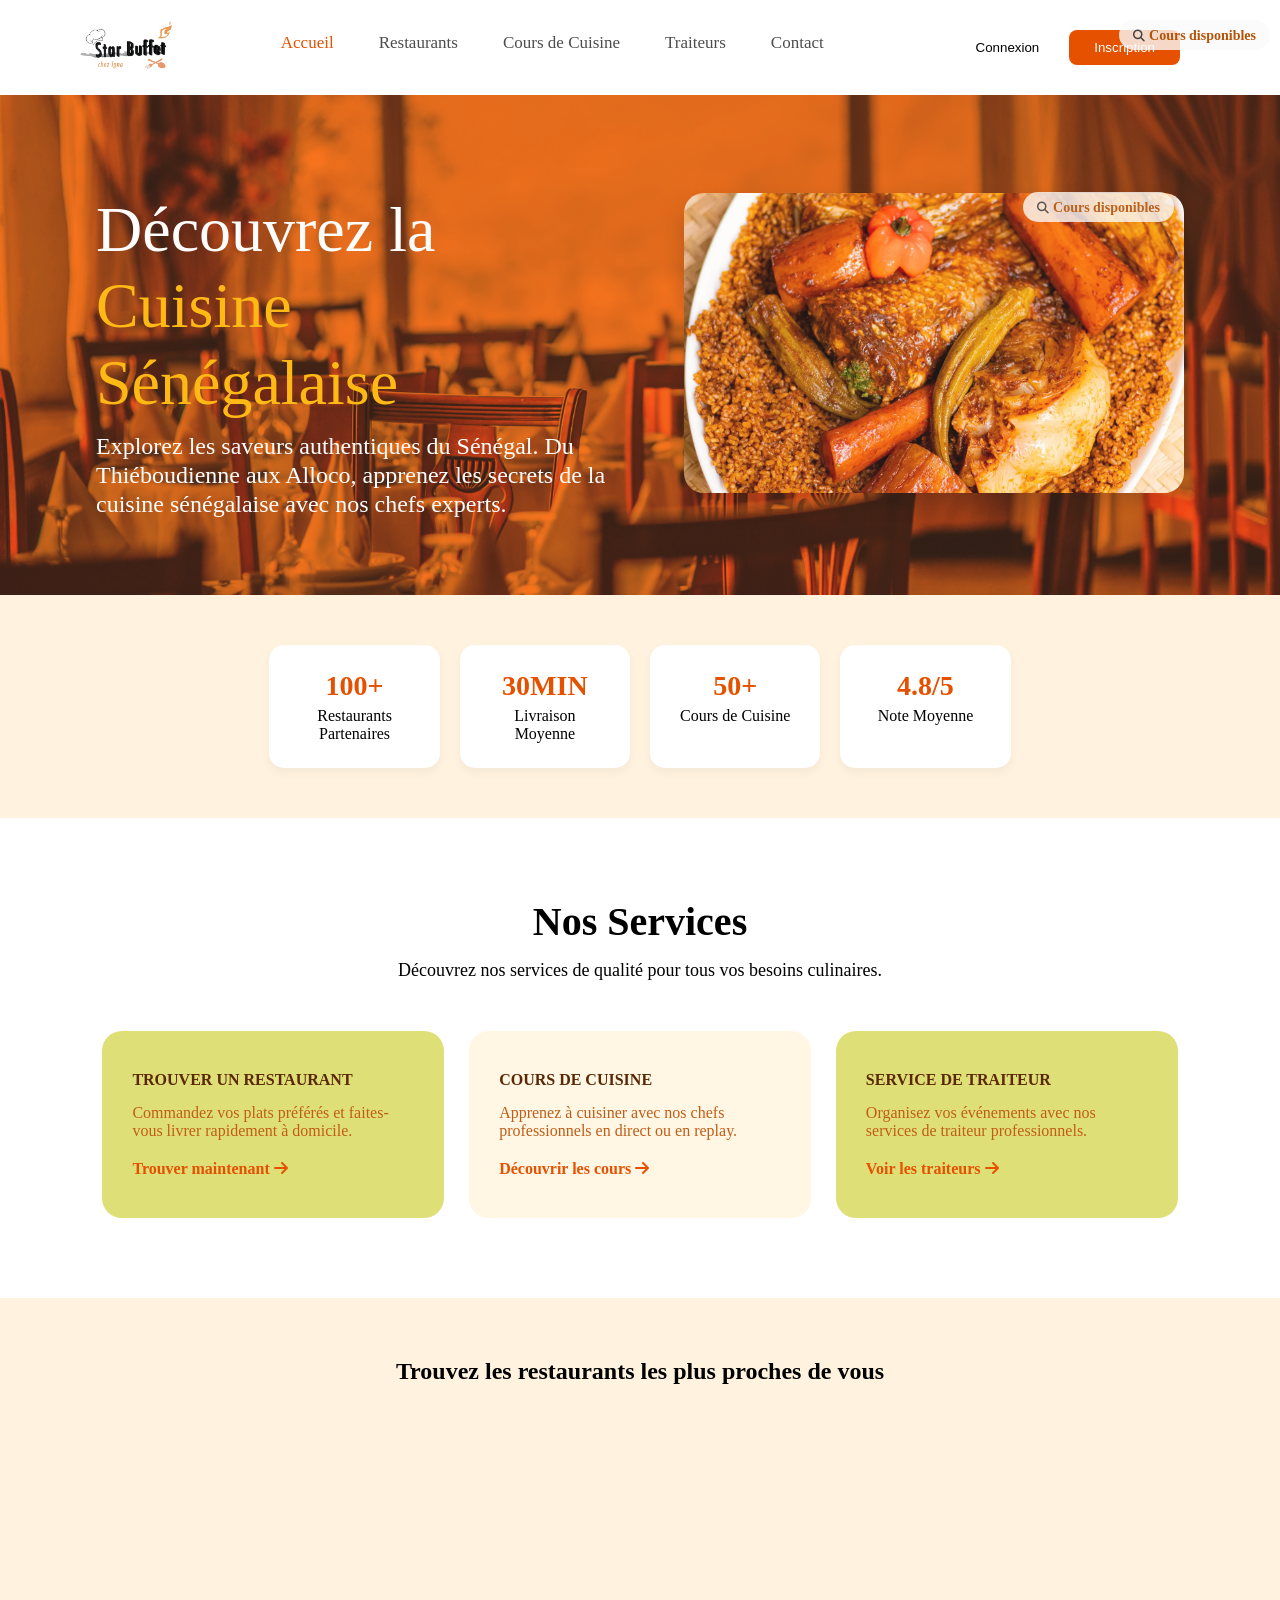
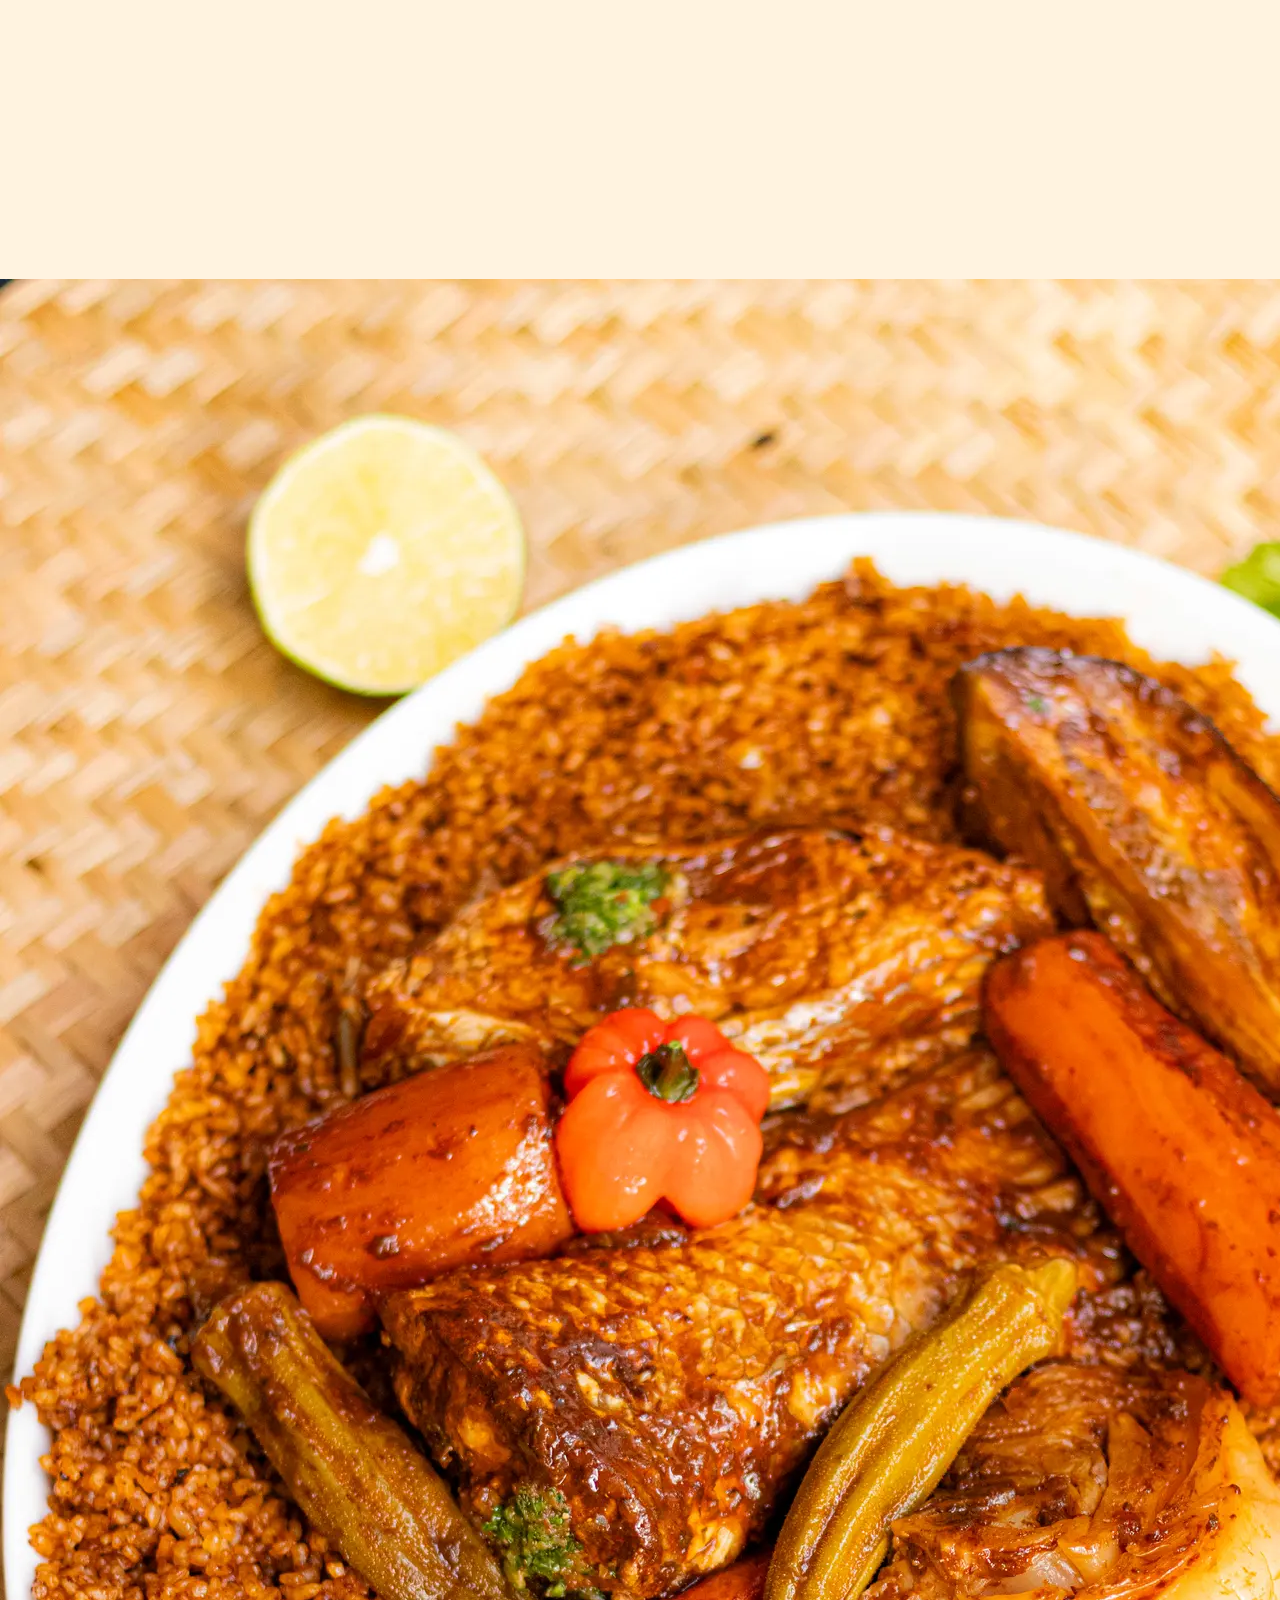
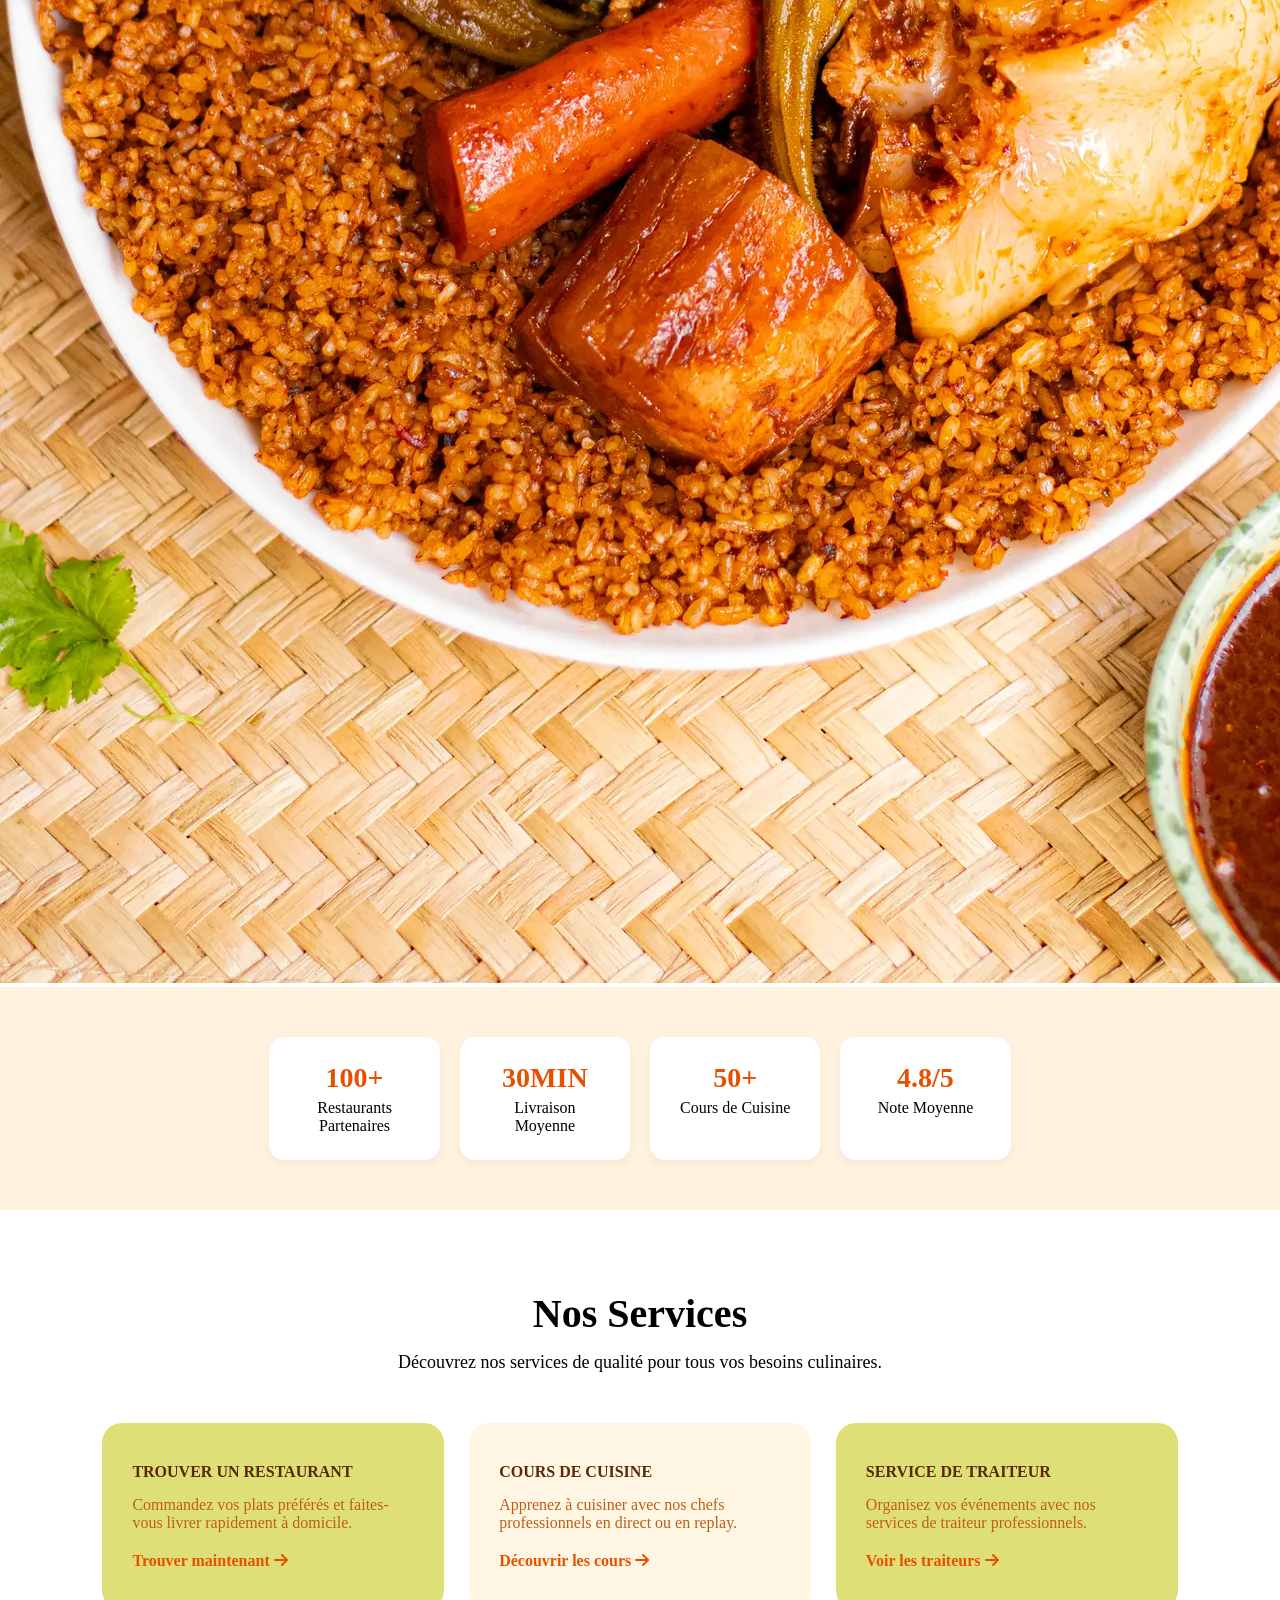
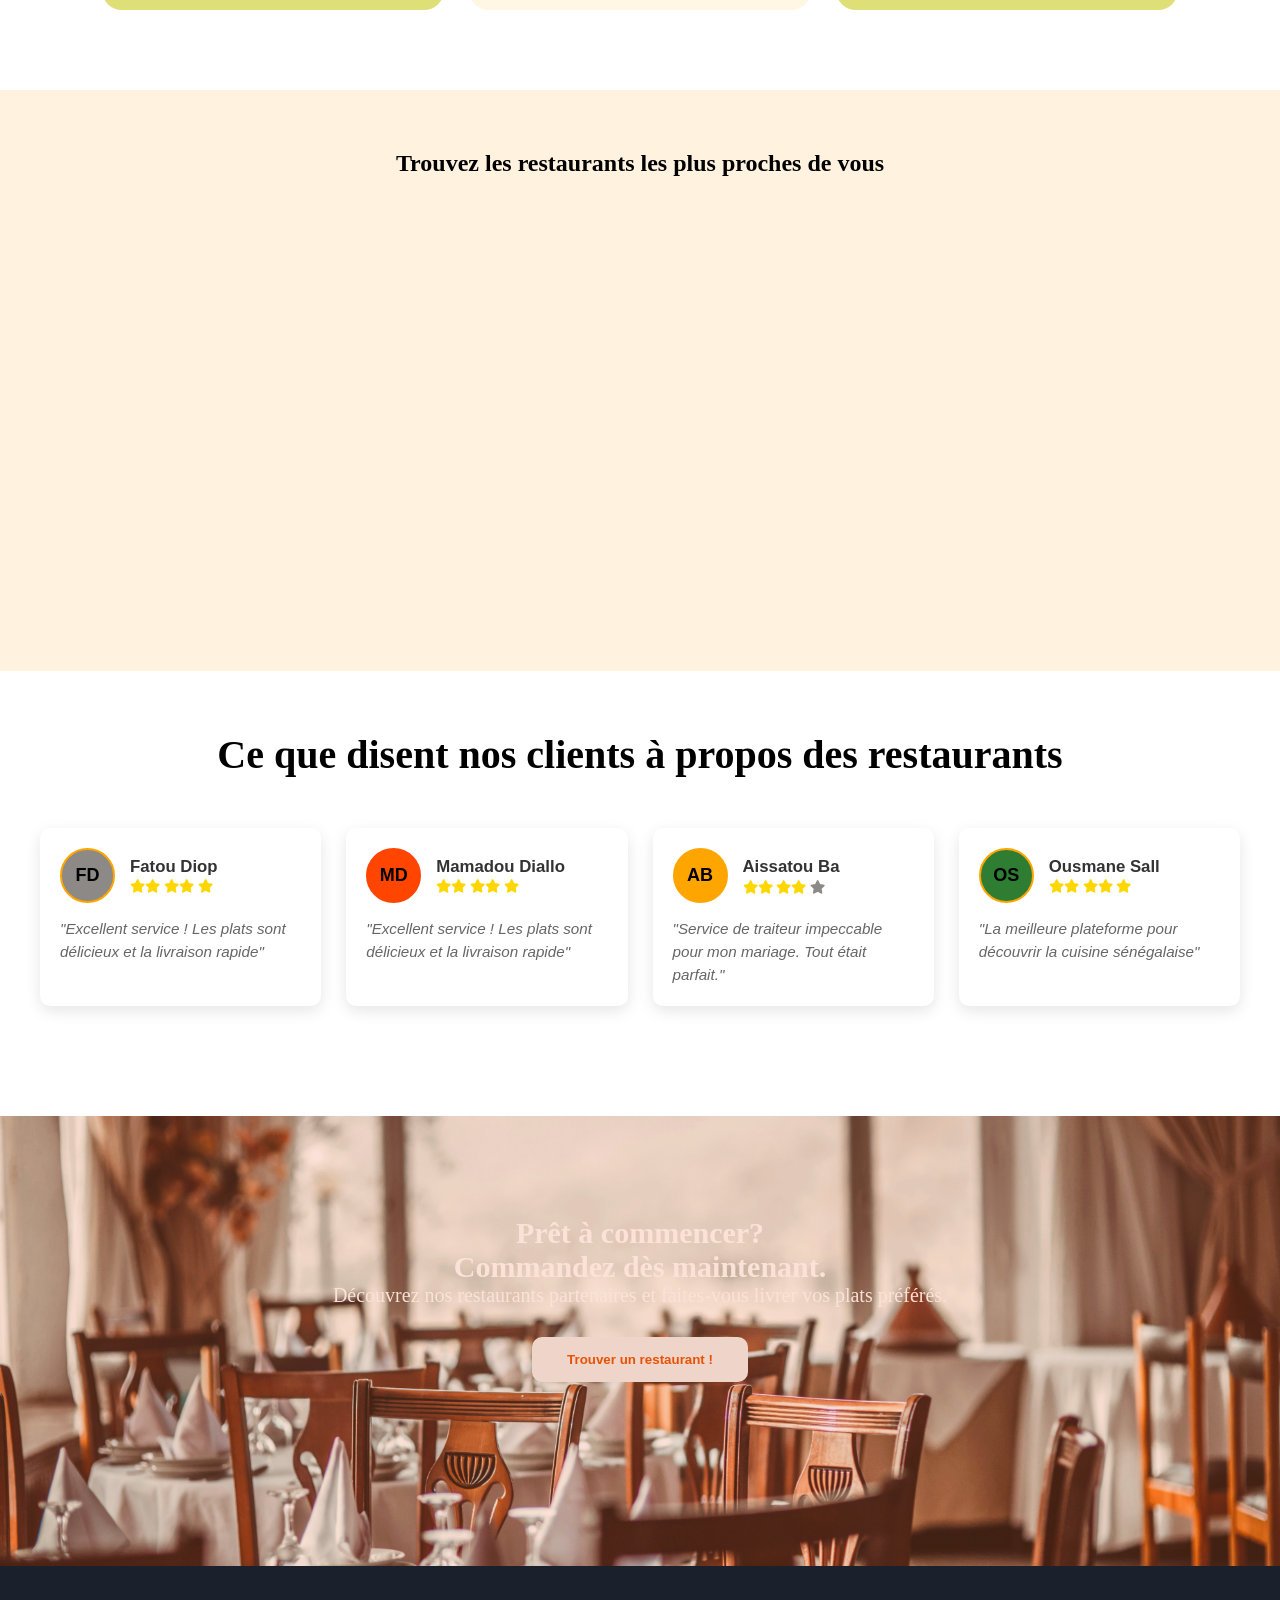
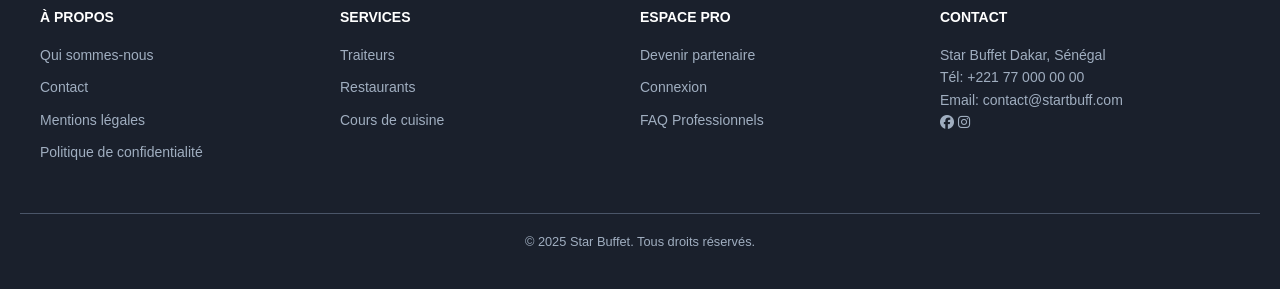
==== commit 77511aa3: "Add files via upload Ajout de nouvelles pages et adaptation aux pages existantes en version mobiles." ====
--- a/index.html
+++ b/index.html
@@ -31,8 +31,8 @@
           <li><a href="#menu">Restaurants</a></li>
           <li><a href="#cours">Cours de Cuisine</a></li>
           <li><a href="traiteurs.html">Traiteurs</a></li>
-          <li><a href="#">Contact</a></li>
-        </ul>
+          <li><a href="contact.html">Contact</a></li>
+        </ul> 
         <!-- Boutons d'action -->
         <div class="btn-header">
           <div class="nav-buttons">
@@ -40,6 +40,9 @@
             <button class="btn-primary">Inscription</button>
           </div>
         </div>
+        
+      </nav>
+      <i class="fa-solid fa-bars burger-icon"></i>
       </nav>
     </header>
 
@@ -58,6 +61,98 @@
                 nos chefs experts.
               </p>
             </div>
+            
+            <div class="plat">
+              <img src="Images/thieboudieunerouge.JPG" alt="thieboudienne" />
+              <div class="badge-cours-top">
+              <i class="fas fa-search"></i>
+              <span>Cours disponibles</span>
+            </div>
+            </div>
+
+          </div>
+        </div>
+        </section>
+        <!-- ================= STATISTIQUES ================= -->
+        <section class="notations">
+          <div class="notation">
+            <div class="notation1 fond">
+              <h4>100+</h4>
+              <span>Restaurants Partenaires</span>
+            </div>
+            <div class="notation2 fond">
+              <h4>30min</h4>
+              <span>Livraison Moyenne</span>
+            </div>
+            <div class="notation3 fond">
+              <h4>50+</h4>
+              <span>Cours de Cuisine</span>
+            </div>
+            <div class="notation4 fond">
+              <h4>4.8/5</h4>
+              <span>Note Moyenne</span>
+            </div>
+          </div>
+      </section>
+      <!-- ================= SERVICES ================= -->
+      <section id="services">
+        <div class="service">
+          <div class="service-text">
+            <h2>Nos Services</h2>
+            <p>
+              Découvrez nos services de qualité pour tous vos besoins
+              culinaires.
+            </p>
+          </div>
+          <div class="service-content">
+            <div class="c-1">
+              <h4>Trouver un restaurant</h4>
+              <p>
+                Commandez vos plats préférés et faites-vous livrer rapidement à
+                domicile.
+              </p>
+              <a href="#" class="service-link"
+                >Trouver maintenant <i class="fa-solid fa-arrow-right"></i
+              ></a>
+            </div>
+            <div class="c-2">
+              <h4>Cours de cuisine</h4>
+              <p>
+                Apprenez à cuisiner avec nos chefs professionnels en direct ou
+                en replay.
+              </p>
+              <a href="#" class="service-link"
+                >Découvrir les cours <i class="fa-solid fa-arrow-right"></i
+              ></a>
+            </div>
+            <div class="c-3">
+              <h4>Service de traiteur</h4>
+              <p>
+                Organisez vos événements avec nos services de traiteur
+                professionnels.
+              </p>
+              <a href="#" class="service-link"
+                >Voir les traiteurs <i class="fa-solid fa-arrow-right"></i
+              ></a>
+            </div>
+          </div>
+        </div>
+      </section>
+
+      <section id="carte">
+        <div class="maps">
+          <h2>Trouvez les restaurants les plus proches de vous</h2>
+          <iframe
+            src="https://www.google.com/maps/embed?pb=!1m18!1m12!1m3!1d123475.408090541!2d-17.527877!3d14.716677!2m3!1f0!2f0!3f0!3m2!1i1024!2i768!4f13.1!3m3!1m2!1s0xec172f5b3c5bb71!2sDakar%2C%20S%C3%A9n%C3%A9gal!5e0!3m2!1sfr!2s!4v1715600000000"
+            width="600"
+            height="450"
+            style="border: 0"
+            allowfullscreen=""
+            loading="lazy"
+          ></iframe>
+        </div>
+      </section>
+
             <div class="badge-cours-top">
               <i class="fas fa-search"></i>
               <span>Cours disponibles</span>
--- a/style.css
+++ b/style.css
@@ -56,6 +56,7 @@
 .nav-links a:hover {
     color: var(--text-main);
    background-color: #FFF8EE;
+ 
    border-bottom: 1px solid var(--text-main);
    transition:all color 0.5s;
    transform: translateY(-2px);
@@ -66,7 +67,7 @@
 }
 
 
-/* Trait animé */
+/* Trait animé
 .nav-links li a::after {
   content: "";
   position: absolute;
@@ -76,7 +77,7 @@
   height: 2px;
   background-color: var(--text-main); 
   transition: width 0.3s ease;
-}
+} */
 
 /* Hover */
 
@@ -91,6 +92,42 @@
 
 .nav-links li.deco a::after {
   width: 100%;
+}
+.burger-icon {
+    display: none;
+    position: absolute;
+    top: 20px;
+    right: 50px;
+    width: 35px;
+}
+@media screen and (max-width:750px) {
+    .navbar {
+        padding: 0;
+        padding-left: 25px;
+    }
+    .burger-icon {
+        display: block;
+         margin-right:-40px;
+      
+    }
+    .nav-links, .btn-header{
+        inset: 0;
+        position: absolute;
+        flex-direction: column;
+        height: 80vh;
+        justify-content: center;
+        align-items: center;
+    
+    }
+    .nav-links ul, .btn-header {
+        display: flex;
+        flex-direction: column;
+        align-items: center;
+    }
+    .navbar .nav-links ul li {
+        margin: 25px 0;
+        font-size: 1rem;
+    }
 }
 
 /* ---------------- BOUTONS ---------------- */
@@ -110,6 +147,25 @@
   border-radius: 8px;
 }
 
+@media (max-width: 480px) {
+  header .navbar .nav-links .btn-header {
+    display: none;
+  }
+}
+header .navbar .burger-icon {
+  display: none;
+}
+@media (max-width: 480px) {
+.burger-icon {
+    display: block;
+  }
+  #home {
+    flex-direction: column;
+  }
+
+}
+
+
 /* Hero Section */
 #home {
     background-color: var(--bg-section);
@@ -139,41 +195,98 @@
 
 .hero-text  {
     color: #fff;
-    font-size: 50px;
+    font-size: 4rem;
     line-height: 1.2;
+    margin-top: 10px;
+    padding-top: 10px;
 }
 
 .hero-text blockquote span {
     color: var(--span);
+}
+
+.hero-text p {
+    color: #fff;
+    margin-top: 10px;
+    font-size: 1.5rem;
+}
+@media (max-width: 480px) {
+    
+.hero-text  {
+    top: 10px;
+    color: #fff;
+    font-size: 2.5rem;
+    line-height: 1;
+    text-align: left;
+    margin-left: -80px;
+}
+
+.hero-text blockquote span {
+    color: var(--span);
+    font-size: 2.5rem;
 }
 
 .hero-text p {
     color: #fff;
     margin-top: 20px;
     font-size: 1.1rem;
-}
-
-.content1 img {
+    text-align: left;
+}
+}
+.content1 img  {
+    
     width: 500px;
     height: 300px;
     object-fit: cover;
     border-radius: 20px;
     box-shadow: 0 10px 20px rgba(0,0,0,0.2);
 }
-.badge-cours-top {
+
+@media (max-width: 480px) {
+    .content1 {
+        flex-direction: column;
+        width: 40%;
+        top: 25px;
+    }
+    .plat {
+        position: relative;
+        
+    }
+ .content1 img  {
+  height: 150px;
+    width: 300px;
+    border-radius: 15px;
+    
+  }
+}
+
+@media (max-width: 480px) {
+  .badge-cours-top{
     position: absolute;
-    top: 20px; 
-    right: 20px; 
-    background-color: white;
-    padding: 0 16px;
-    border-radius: 50px; 
-    display: flex;
-    align-items: center;
-  
-    box-shadow: 0 4px 15px rgba(181, 175, 175, 0.088);
-    z-index: 10;
-}
-
+    
+    font-size: 16px;
+    background:rgba(250,250,250,0.80);
+    padding: 6px 14px;
+    border-radius: 20px;
+    top: 20px;
+    right: 10px;
+    z-index: 2;
+}
+
+
+}
+
+ .badge-cours-top{
+    position: absolute;
+    
+    font-size: 16px;
+    background:rgba(250,250,250,0.80);
+    padding: 6px 14px;
+    border-radius: 20px;
+    top: 20px;
+    right: 10px;
+    z-index: 2;
+}
 
 .badge-cours-top i {
     font-size: 12px;
@@ -192,17 +305,35 @@
     padding: 50px 0;
     display: flex;
     justify-content: center;
+    background: var(--bg-section);
 }
 
 .notation {
     display: flex;
     gap: 20px;
+    
+}
+@media (max-width: 480px) {
+.notation{
+    display: grid;
+    grid-template-columns: repeat(2,1fr);
+    
+
+  }
+  .fond {
+    background:var(--bg-section);
+    padding: 25px;
+    width: 120px;
+    text-align: center;
+    border-radius: 15px;
+    box-shadow: 0 4px 10px rgba(0,0,0,0.05);
+}
 }
 
 .fond {
-    background: #fff;
+    background:white;
     padding: 25px;
-    width: 220px;
+    width: 100%;
     text-align: center;
     border-radius: 15px;
     box-shadow: 0 4px 10px rgba(0,0,0,0.05);
@@ -213,7 +344,15 @@
     font-size: 28px;
     margin-bottom: 5px;
 }
-
+@media (max-width: 480px) {
+  .notations {
+    display: grid;
+    grid-template-columns: repeat(auto-fit, minmax(150px, 4fr));
+      
+  gap: 16px;
+  align-items: start;
+  }
+}
 /* Services */
 .service {
     padding: 80px 8%;
@@ -264,6 +403,12 @@
     text-decoration: none;
     color: var(--text-main);
     font-weight: bold;
+}
+@media (max-width: 480px) {
+.service-content {
+    display: grid;
+    grid-template-columns: repeat(auto-fit, minmax(300px, 3fr));
+  }
 }
 /* Maps */
 .maps {
